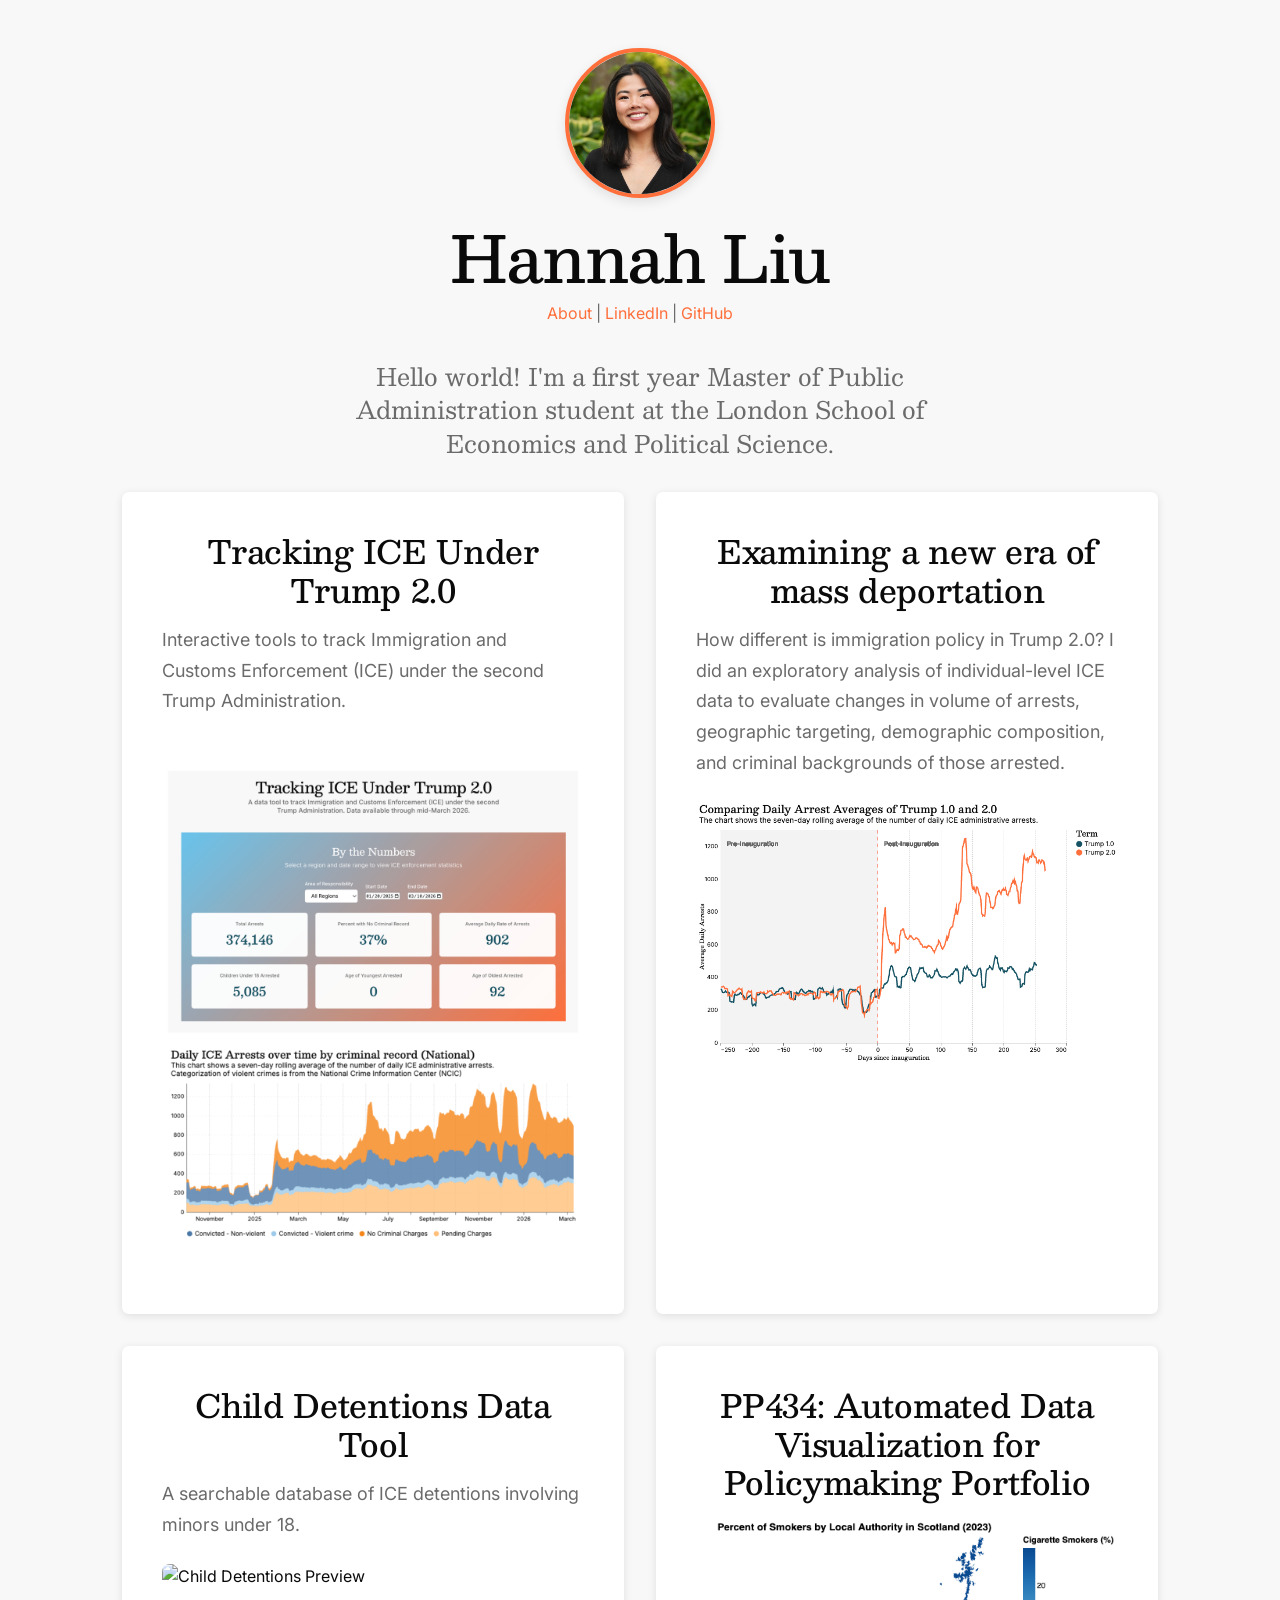
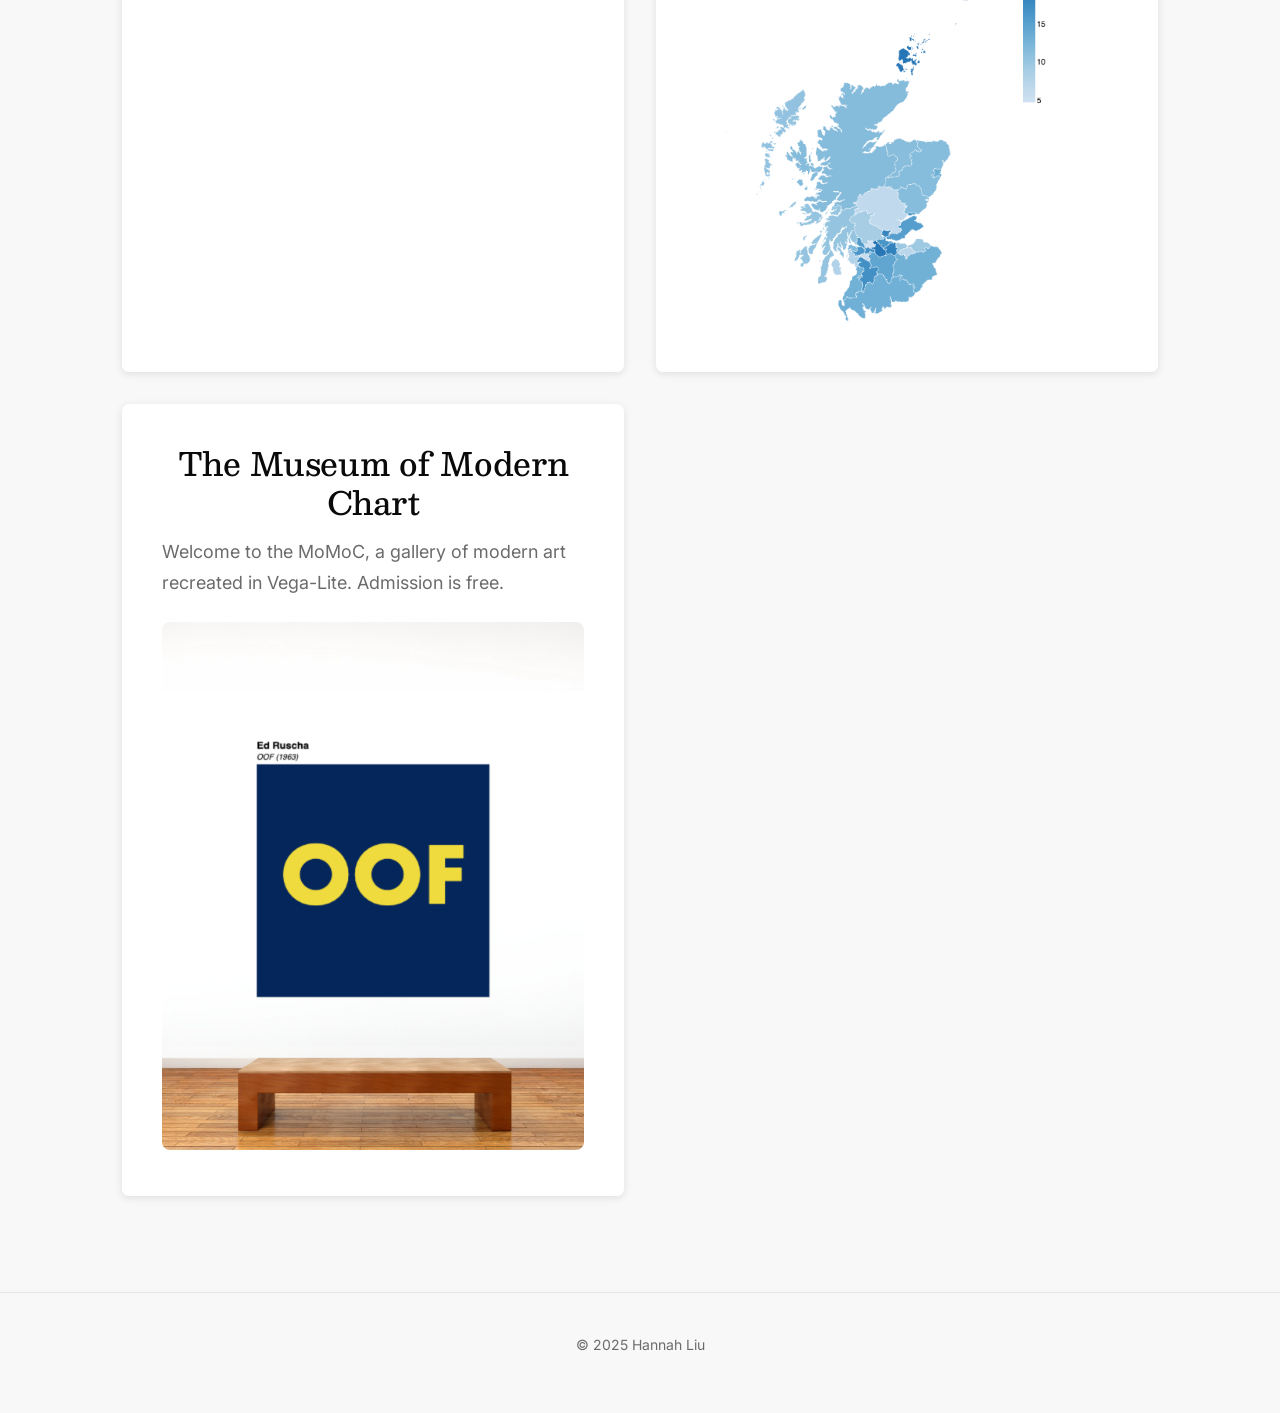
==== index.html @ cc98d0b6 "Add files via upload" ====
<!DOCTYPE html>
<html lang="en">

<head>
    <meta charset="UTF-8">
    <meta name="viewport" content="width=device-width, initial-scale=1.0">
    <link rel="stylesheet" type="text/css" href="index.css">
    <title>Hannah Liu</title>
    <link rel="shortcut icon" type="image/png" href="images/duck.png">
    <!-- Google Fonts -->
    <link rel="preconnect" href="https://fonts.googleapis.com">
    <link rel="preconnect" href="https://fonts.gstatic.com" crossorigin>
    <link
        href="https://fonts.googleapis.com/css2?family=Besley:wght@400;500;600&family=Inter:wght@400;500;600&display=swap"
        rel="stylesheet">
    <meta property="og:title" content="Hannah Liu" />
    <meta property="og:image" content="images/duck.png" />
    <meta property="og:url" content="https://hannahjliu.github.io" />

    <style>
        :root {
            --first-color: #155263;
            --second-color: #ff6f3c;
            --third-color: #ff9a3c;
            --fourth-color: #ffc93c;
            --neutral-dark: #0a0a0a;
            --neutral-gray: #6b6b6b;
            --neutral-light: #fafafa;
            --white: #ffffff;
        }

        * {
            margin: 0;
            padding: 0;
            box-sizing: border-box;
        }

        body {
            font-family: 'Inter', -apple-system, BlinkMacSystemFont, 'Segoe UI', sans-serif;
            -webkit-font-smoothing: antialiased;
            line-height: 1.5;
            color: var(--neutral-dark);
            background-color: #f8f8f8;
            animation: fadeIn 0.8s ease-in;
        }

        /* Loading Screen */
        .loading-screen {
            position: fixed;
            top: 0;
            left: 0;
            width: 100%;
            height: 100%;
            background-color: #f8f8f8;
            display: flex;
            flex-direction: column;
            justify-content: center;
            align-items: center;
            z-index: 9999;
            animation: fadeOut 0.5s ease-out 1.5s forwards;
        }

        .loading-spinner {
            width: 50px;
            height: 50px;
            border: 4px solid var(--neutral-light);
            border-top: 4px solid var(--second-color);
            border-radius: 50%;
            animation: spin 1s linear infinite;
        }

        .loading-text {
            margin-top: 1.5rem;
            font-family: 'Besley', serif;
            font-size: 1.25rem;
            color: var(--neutral-dark);
            animation: pulse 1.5s ease-in-out infinite;
        }

        /* Keyframe Animations */
        @keyframes fadeIn {
            from {
                opacity: 0;
            }

            to {
                opacity: 1;
            }
        }

        @keyframes fadeOut {
            from {
                opacity: 1;
                visibility: visible;
            }

            to {
                opacity: 0;
                visibility: hidden;
            }
        }

        @keyframes spin {
            0% {
                transform: rotate(0deg);
            }

            100% {
                transform: rotate(360deg);
            }
        }

        @keyframes pulse {

            0%,
            100% {
                opacity: 1;
            }

            50% {
                opacity: 0.5;
            }
        }

        @keyframes slideUp {
            from {
                opacity: 0;
                transform: translateY(30px);
            }

            to {
                opacity: 1;
                transform: translateY(0);
            }
        }

        @keyframes slideInFromLeft {
            from {
                opacity: 0;
                transform: translateX(-30px);
            }

            to {
                opacity: 1;
                transform: translateX(0);
            }
        }

        h1,
        h2,
        h3 {
            font-family: 'Besley', serif;
        }

        h1 {
            font-size: 4rem;
            font-weight: 500;
            line-height: 1.1;
            letter-spacing: -0.02em;
            margin-bottom: 0.5rem;
        }

        h2 {
            font-size: 2rem;
            font-weight: 500;
            line-height: 1.2;
            letter-spacing: -0.01em;
            margin-bottom: 1rem;
        }

        h3 {
            font-size: 1.5rem;
            font-weight: 400;
            line-height: 1.4;
            margin-bottom: 2rem;
            color: var(--neutral-gray);
        }

        p {
            font-size: 1.125rem;
            line-height: 1.7;
            color: var(--neutral-gray);
            margin-bottom: 1rem;
        }

        a {
            color: var(--second-color);
            text-decoration: none;
            transition: opacity 0.2s ease;
        }

        a:hover {
            opacity: 0.6;
        }

        .container {
            max-width: 1100px;
            margin: 0 auto;
            padding: 0 2rem;
        }

        .hero {
            padding: 3rem 0 0;
            text-align: center;
        }

        .profile-photo {
            width: 150px;
            height: 150px;
            border-radius: 50%;
            object-fit: cover;
            margin: 0 auto 1.5rem;
            display: block;
            border: 4px solid var(--second-color);
            box-shadow: 0 4px 12px rgba(0, 0, 0, 0.1);
            animation: scaleIn 0.6s ease-out;
        }

        .hero h1 {
            margin-bottom: 0.5rem;
            animation: slideUp 0.8s ease-out 0.2s backwards;
        }

        .hero p {
            font-size: 1rem;
            margin-bottom: 0.5rem;
            animation: slideUp 0.8s ease-out 0.3s backwards;
        }

        .hero h3 {
            max-width: 700px;
            margin: 2rem auto 0;
            animation: slideUp 0.8s ease-out 0.4s backwards;
        }

        .cards-grid {
            display: grid;
            grid-template-columns: repeat(2, 1fr);
            gap: 2rem;
            padding: 2rem 0 3rem;
        }

        .preview-card {
            background-color: var(--white);
            border-radius: 7px;
            padding: 2.5rem;
            box-shadow: 0 2px 8px rgba(0, 0, 0, 0.1);
            transition: transform 0.2s ease, box-shadow 0.2s ease;
            animation: slideUp 0.8s ease-out 0.5s backwards;
            cursor: pointer;
            text-decoration: none !important;
            color: inherit;
            display: block;
        }
        
        .preview-card:hover {
            text-decoration: none !important;
        }

        .preview-card:nth-child(2) {
            animation: slideUp 0.8s ease-out 0.6s backwards;
        }

        .preview-card:hover {
            transform: translateY(-4px);
            box-shadow: 0 8px 24px rgba(0, 0, 0, 0.15);
        }

        .preview-card h2 {
            margin-bottom: 1rem;
            text-align: center;
            color: var(--neutral-dark);
        }

        .preview-card p {
            margin-bottom: 1.5rem;
            color: var(--neutral-gray);
        }

        .preview-card img {
            width: 100%;
            border-radius: 8px;
            margin-bottom: 0;
        }

        footer {
            padding: 2.5rem 0;
            border-top: 1px solid #e5e5e5;
            text-align: center;
            margin-top: 3rem;
        }

        footer p {
            font-size: 0.875rem;
        }

        @media (max-width: 768px) {
            h1 {
                font-size: 2.5rem;
            }

            h2 {
                font-size: 1.5rem;
            }

            .container {
                padding: 0 1.5rem;
            }

            .hero {
                padding: 2rem 0 2rem;
            }

            .cards-grid {
                grid-template-columns: 1fr;
                padding: 2rem 0;
            }

            .preview-card {
                padding: 2rem;
            }
        }
    </style>
</head>

<body>
    <!-- Loading Screen -->
    <div class="loading-screen" id="loadingScreen">
        <div class="loading-spinner"></div>
        <div class="loading-text">Loading...</div>
    </div>
    <div class="hero">
        <div class="container">
            <img src="images/profile.png" alt="Hannah Liu" class="profile-photo">
            <h1>Hannah Liu</h1>
            <p>
                <a href="/aboutme.html">About</a> |
                <a href="https://www.linkedin.com/in/hannahjliu/">LinkedIn</a> |
                <a href="https://github.com/hannahjliu">GitHub</a>
            </p>
            <h3>Hello world! I'm a first year Master of Public Administration student at the London School of Economics
                and Political Science. </h3>
        </div>
    </div>

    <div class="container">
        <div class="cards-grid">
            <a href="https://hannahjliu.github.io/ICEtracker" class="preview-card">
                <h2>Tracking ICE Under Trump 2.0</h2>
                <p>
                    Interactive tools to track Immigration and Customs Enforcement (ICE) under the second Trump
                    Administration.
                </p>
                <img src="images/datatool.png" alt="Data Tool Preview">
            </a>
            <a href="https://hannahjliu.github.io/examiningmassdeportation" class="preview-card">
                <h2>Examining a new era of mass deportation</h2>
                <p>
                    How different is immigration policy in Trump 2.0? I did an exploratory analysis of individual-level
                    ICE data to evaluate changes in volume of arrests, geographic
                    targeting, demographic composition, and criminal backgrounds of those arrested.
                </p>
                <img src="images/projectpreview.png" alt="Project Preview">
            </a>
            <a href="https://hannahjliu.github.io/examiningmassdeportation" class="preview-card">
                <h2>Child Detentions Data Tool</h2>
                <p>
                    A searchable database of ICE detentions involving minors under 18. 
                </p>
                <img src="images/childdets.png" alt="Child Detentions Preview">
            </a>
            <a href="https://hannahjliu.github.io/portfolio" class="preview-card">
                <h2>PP434: Automated Data Visualization for Policymaking Portfolio</h2>
                <img src="images/portfoliopreview.png" alt="Portfolio Preview">
            </a>
            <a href="https://hannahjliu.github.io/MoMoC" class="preview-card">
                <h2>The Museum of Modern Chart</h2>
                <p>Welcome to the MoMoC, a gallery of modern art recreated in Vega-Lite. Admission is free.</p>
                <img src="images/momocpreview.png" alt="MoMoC Preview">
            </a>
        </div>
    </div>

    <footer>
        <div class="container">
            <p>© 2025 Hannah Liu</p>
        </div>
    </footer>
</body>

</html>
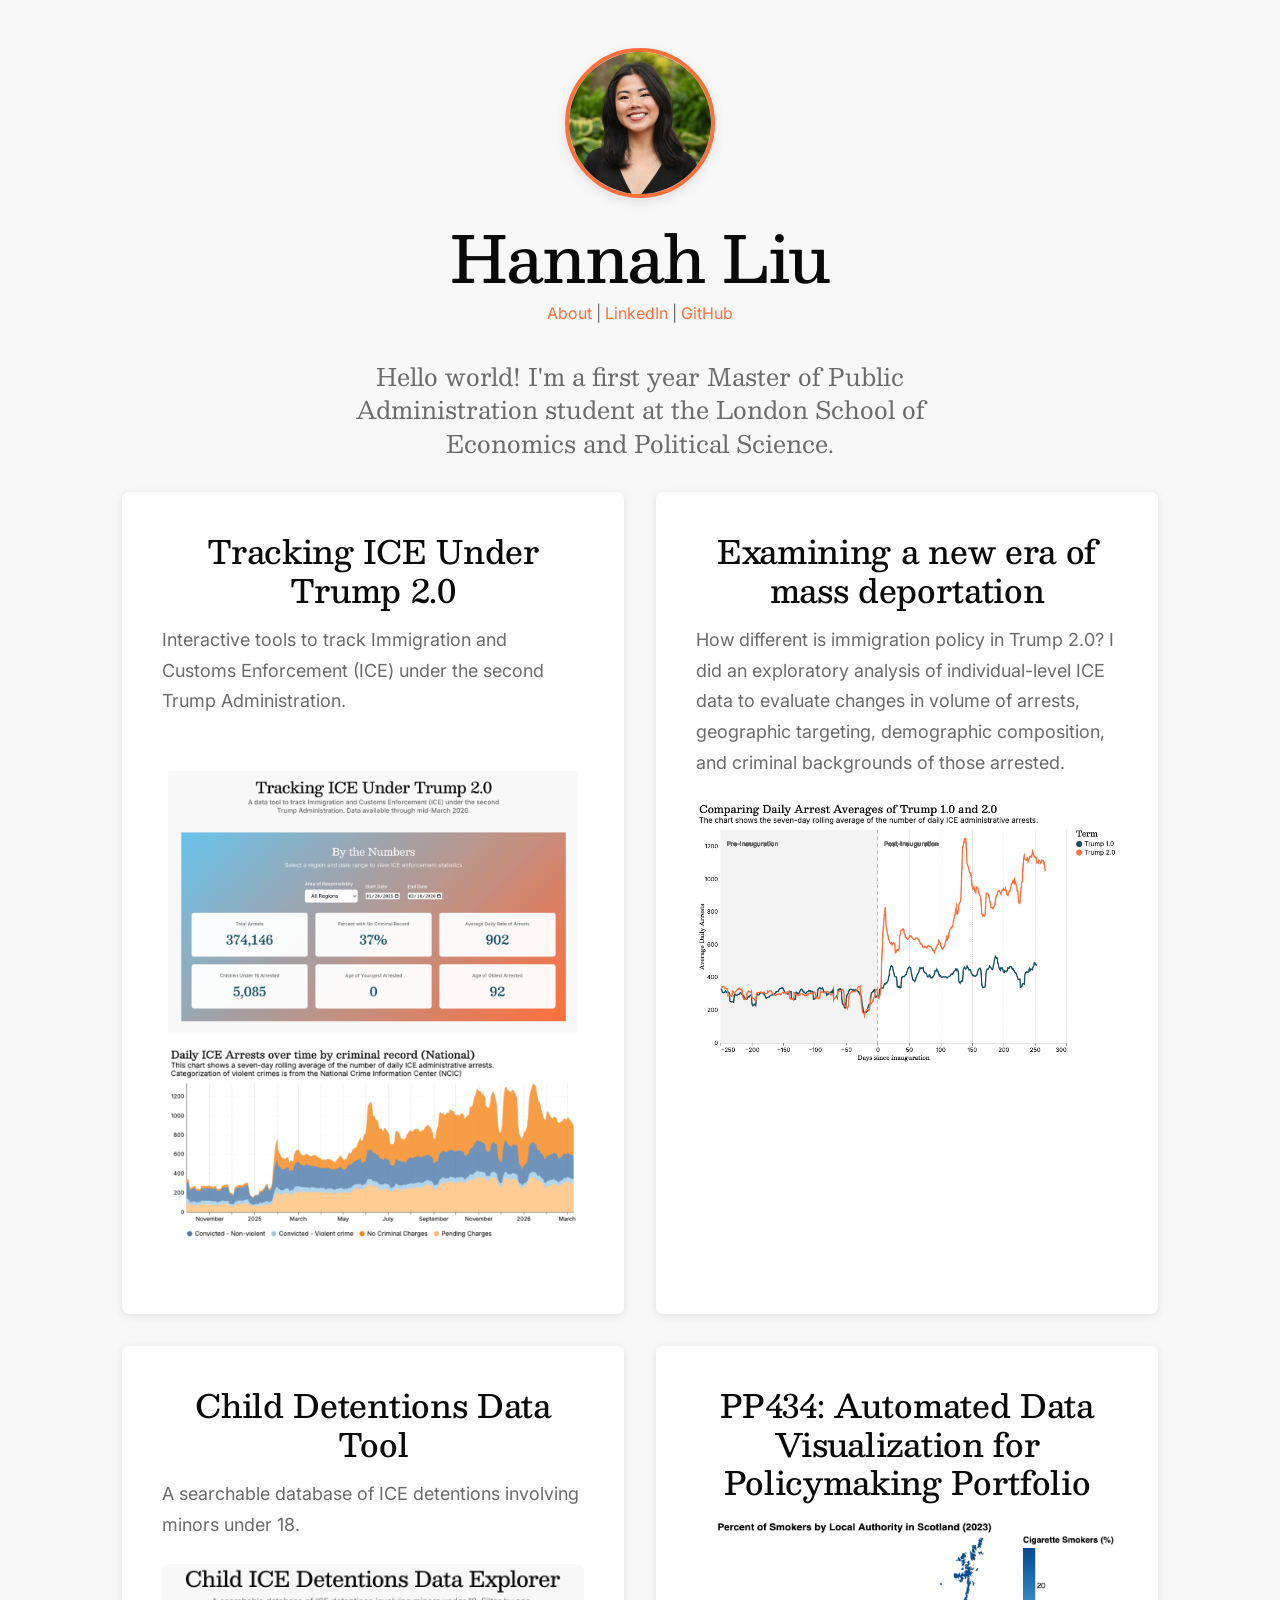
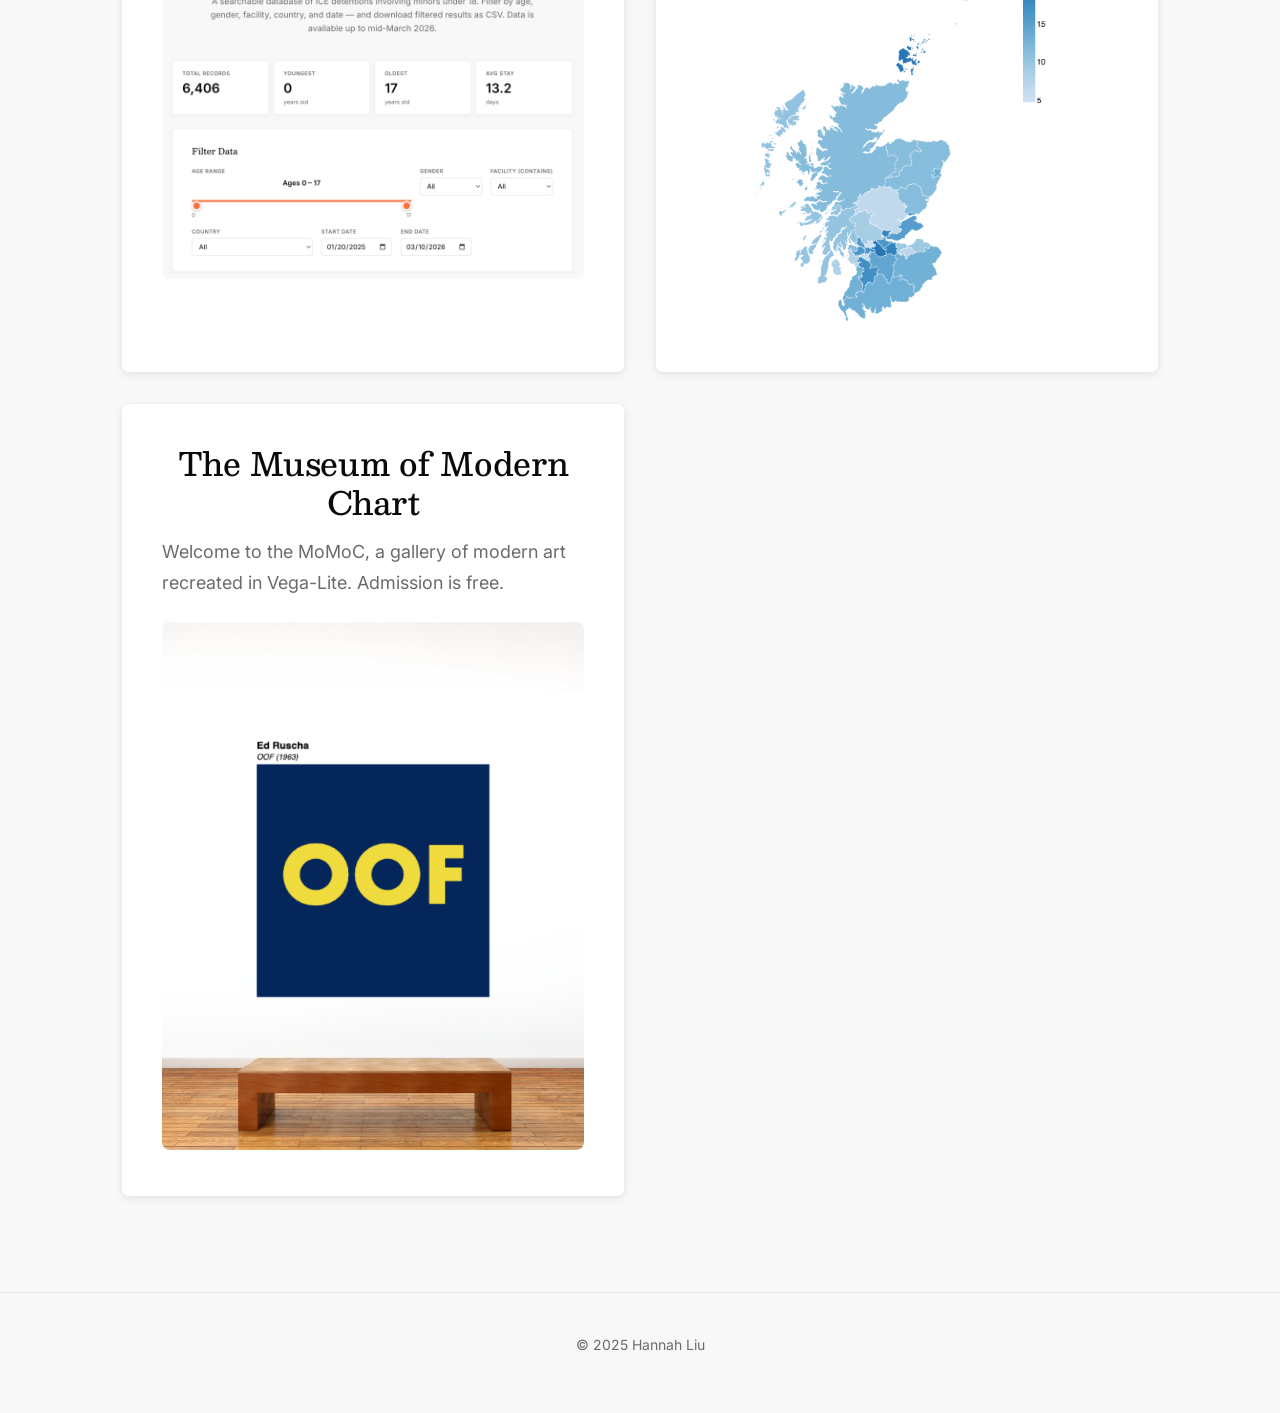
==== commit 91634866: "adding link to card" ====
--- a/index.html
+++ b/index.html
@@ -362,7 +362,7 @@
                 </p>
                 <img src="images/projectpreview.png" alt="Project Preview">
             </a>
-            <a href="https://hannahjliu.github.io/examiningmassdeportation" class="preview-card">
+            <a href="https://hannahjliu.github.io/childdetentions" class="preview-card">
                 <h2>Child Detentions Data Tool</h2>
                 <p>
                     A searchable database of ICE detentions involving minors under 18. 
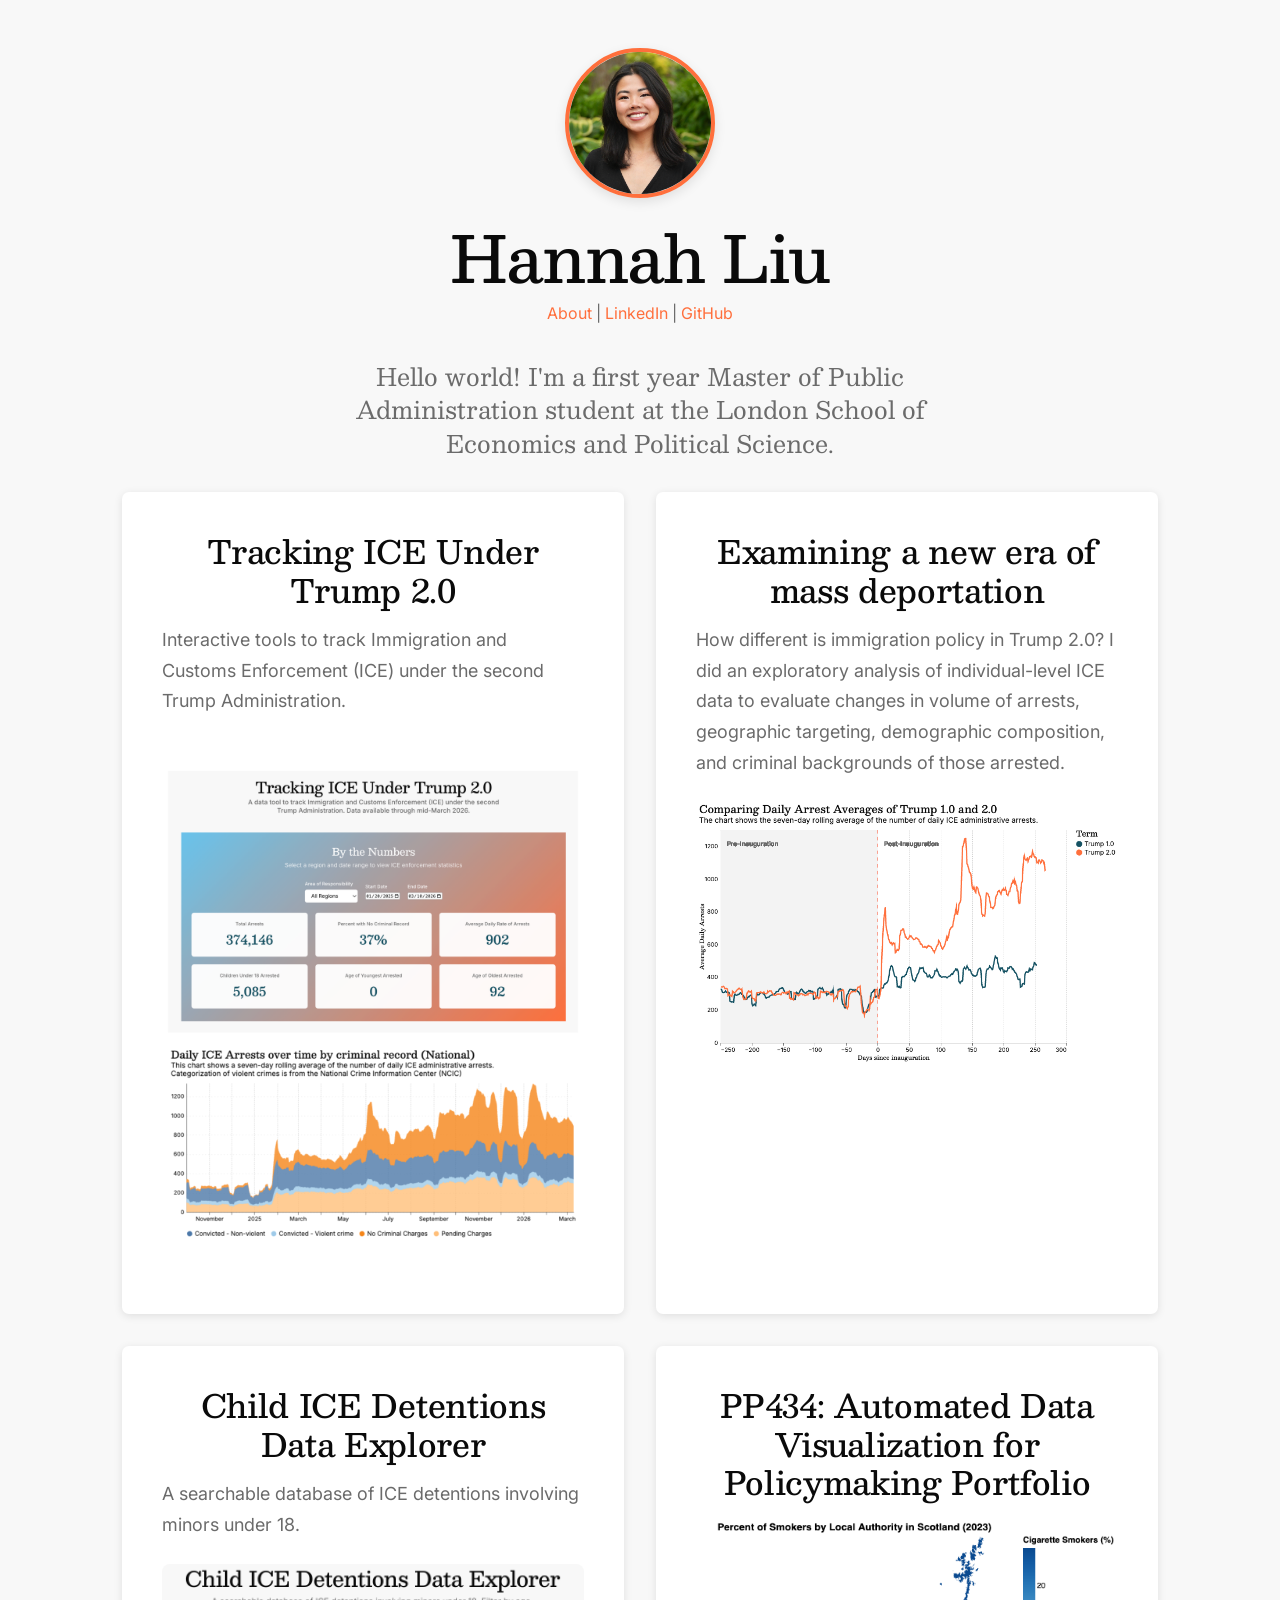
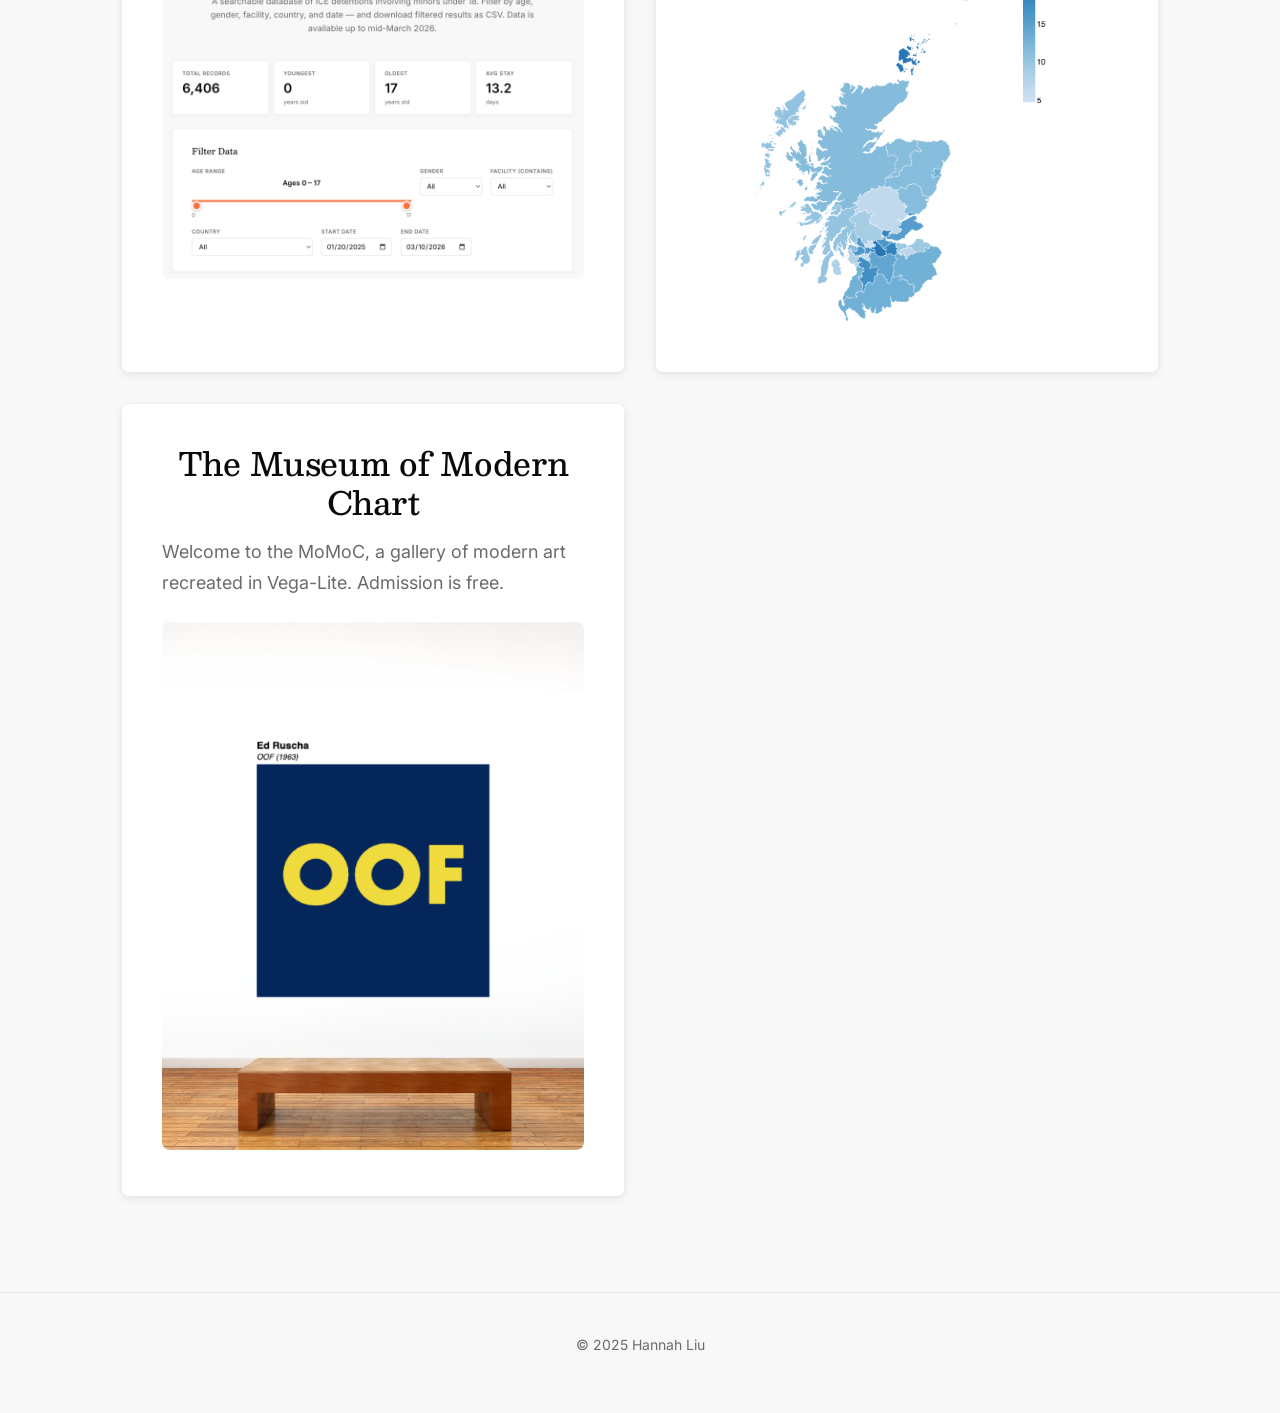
==== commit 9c0ca9ae: "updated card title" ====
--- a/index.html
+++ b/index.html
@@ -363,7 +363,7 @@
                 <img src="images/projectpreview.png" alt="Project Preview">
             </a>
             <a href="https://hannahjliu.github.io/childdetentions" class="preview-card">
-                <h2>Child Detentions Data Tool</h2>
+                <h2>Child ICE Detentions Data Explorer</h2>
                 <p>
                     A searchable database of ICE detentions involving minors under 18. 
                 </p>
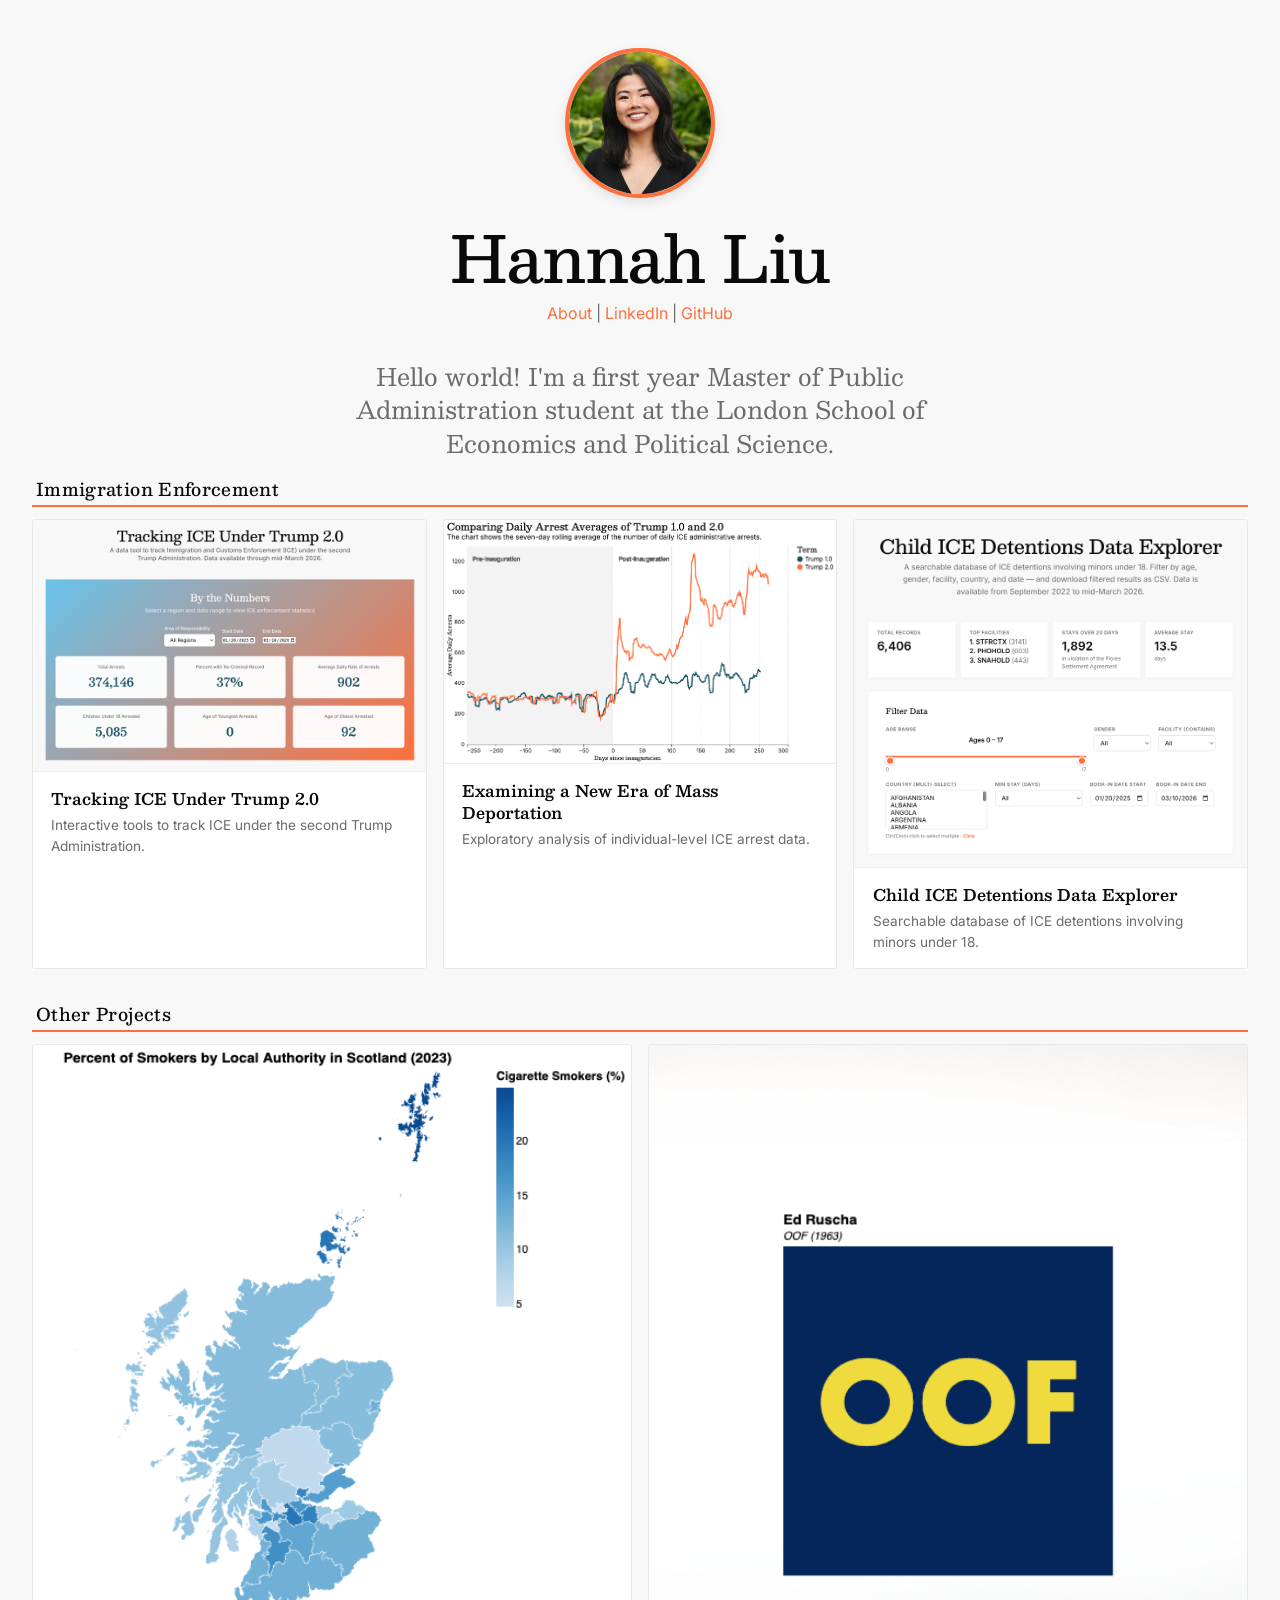
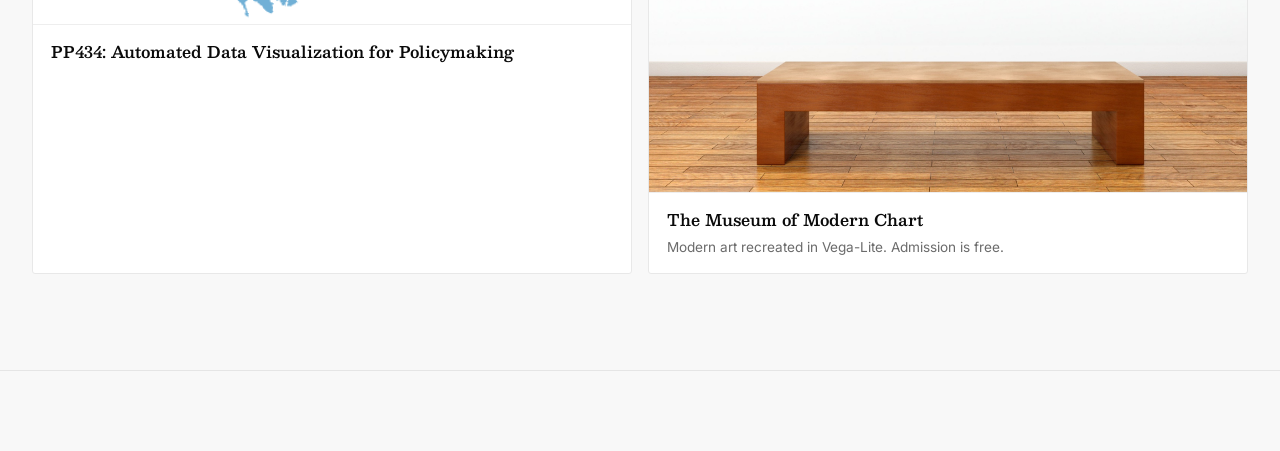
==== commit 85764468: "new homepage design just dropped" ====
--- a/index.html
+++ b/index.html
@@ -134,18 +134,6 @@
             }
         }
 
-        @keyframes slideInFromLeft {
-            from {
-                opacity: 0;
-                transform: translateX(-30px);
-            }
-
-            to {
-                opacity: 1;
-                transform: translateX(0);
-            }
-        }
-
         h1,
         h2,
         h3 {
@@ -158,14 +146,6 @@
             line-height: 1.1;
             letter-spacing: -0.02em;
             margin-bottom: 0.5rem;
-        }
-
-        h2 {
-            font-size: 2rem;
-            font-weight: 500;
-            line-height: 1.2;
-            letter-spacing: -0.01em;
-            margin-bottom: 1rem;
         }
 
         h3 {
@@ -213,7 +193,6 @@
             display: block;
             border: 4px solid var(--second-color);
             box-shadow: 0 4px 12px rgba(0, 0, 0, 0.1);
-            animation: scaleIn 0.6s ease-out;
         }
 
         .hero h1 {
@@ -233,65 +212,110 @@
             animation: slideUp 0.8s ease-out 0.4s backwards;
         }
 
-        .cards-grid {
-            display: grid;
-            grid-template-columns: repeat(2, 1fr);
-            gap: 2rem;
-            padding: 2rem 0 3rem;
-        }
-
-        .preview-card {
-            background-color: var(--white);
-            border-radius: 7px;
-            padding: 2.5rem;
-            box-shadow: 0 2px 8px rgba(0, 0, 0, 0.1);
-            transition: transform 0.2s ease, box-shadow 0.2s ease;
+        /* ===== PROJECT ROWS ===== */
+        .projects {
+            max-width: 1300px;
+            margin: 0 auto;
+            padding: 1rem 2rem 3rem;
+        }
+
+        .project-group {
+            margin-bottom: 2rem;
             animation: slideUp 0.8s ease-out 0.5s backwards;
-            cursor: pointer;
+        }
+
+        .project-group:last-child {
+            animation-delay: 0.6s;
+        }
+
+        .group-label {
+            font-family: 'Besley', serif;
+            font-size: 1.1rem;
+            font-weight: 500;
+            color: var(--neutral-dark);
+            margin-bottom: 0.75rem;
+            padding-left: 0.25rem;
+            letter-spacing: 0.02em;
+            padding-bottom: 0.15rem;
+            border-bottom: 2px solid var(--second-color);
+            display: -block;
+        }
+
+        .card-row {
+            display: flex;
+            gap: 1rem;
+        }
+
+        .card {
+            flex: 1;
+            background: var(--white);
+            border-radius: 3px;
+            overflow: hidden;
             text-decoration: none !important;
             color: inherit;
+            display: flex;
+            flex-direction: column;
+            border: 1px solid #e8e8e8;
+            transition: transform 0.2s ease, box-shadow 0.2s ease, border-color 0.2s ease;
+        }
+
+        .card:hover {
+            transform: translateY(-3px);
+            box-shadow: 0 6px 20px rgba(0, 0, 0, 0.08);
+            border-color: var(--second-color);
+            text-decoration: none !important;
+        }
+
+        .card-img {
+            width: 100%;
             display: block;
-        }
-        
-        .preview-card:hover {
-            text-decoration: none !important;
-        }
-
-        .preview-card:nth-child(2) {
-            animation: slideUp 0.8s ease-out 0.6s backwards;
-        }
-
-        .preview-card:hover {
-            transform: translateY(-4px);
-            box-shadow: 0 8px 24px rgba(0, 0, 0, 0.15);
-        }
-
-        .preview-card h2 {
-            margin-bottom: 1rem;
-            text-align: center;
+            border-bottom: 1px solid #eee;
+        }
+
+        .card-body {
+            padding: 1rem 1.15rem;
+            flex: 1;
+            display: flex;
+            flex-direction: column;
+        }
+
+        .card-body h2 {
+            font-size: 1rem;
+            font-weight: 600;
+            line-height: 1.35;
+            margin: 0 0 0.35rem;
             color: var(--neutral-dark);
         }
 
-        .preview-card p {
-            margin-bottom: 1.5rem;
+        .card-body p {
+            font-size: 0.85rem;
+            line-height: 1.5;
             color: var(--neutral-gray);
-        }
-
-        .preview-card img {
-            width: 100%;
-            border-radius: 8px;
-            margin-bottom: 0;
-        }
-
+            margin: 0;
+        }
+
+        /* ===== FOOTER ===== */
         footer {
             padding: 2.5rem 0;
             border-top: 1px solid #e5e5e5;
             text-align: center;
-            margin-top: 3rem;
+            margin-top: 1rem;
         }
 
         footer p {
             font-size: 0.875rem;
+        }
+
+        /* ===== MOBILE ===== */
+        @media (max-width: 900px) {
+            .card-row {
+                flex-wrap: wrap;
+            }
+
+            .card-row .card {
+                flex: 1 1 calc(50% - 0.5rem);
+                min-width: calc(50% - 0.5rem);
+            }
         }
 
         @media (max-width: 768px) {
@@ -299,25 +323,27 @@
                 font-size: 2.5rem;
             }
 
-            h2 {
-                font-size: 1.5rem;
+            .projects {
+                padding: 1rem 1.5rem 2rem;
+            }
+
+            .hero {
+                padding: 2rem 0 0;
             }
 
             .container {
                 padding: 0 1.5rem;
             }
-
-            .hero {
-                padding: 2rem 0 2rem;
-            }
-
-            .cards-grid {
-                grid-template-columns: 1fr;
-                padding: 2rem 0;
-            }
-
-            .preview-card {
-                padding: 2rem;
+        }
+
+        @media (max-width: 600px) {
+            .card-row {
+                flex-direction: column;
+            }
+
+            .card-row .card {
+                flex: 1 1 100%;
+                min-width: 100%;
             }
         }
     </style>
@@ -339,51 +365,66 @@
                 <a href="https://github.com/hannahjliu">GitHub</a>
             </p>
             <h3>Hello world! I'm a first year Master of Public Administration student at the London School of Economics
-                and Political Science. </h3>
+                and Political Science.</h3>
         </div>
     </div>
 
-    <div class="container">
-        <div class="cards-grid">
-            <a href="https://hannahjliu.github.io/ICEtracker" class="preview-card">
-                <h2>Tracking ICE Under Trump 2.0</h2>
-                <p>
-                    Interactive tools to track Immigration and Customs Enforcement (ICE) under the second Trump
-                    Administration.
-                </p>
-                <img src="images/datatool.png" alt="Data Tool Preview">
-            </a>
-            <a href="https://hannahjliu.github.io/examiningmassdeportation" class="preview-card">
-                <h2>Examining a new era of mass deportation</h2>
-                <p>
-                    How different is immigration policy in Trump 2.0? I did an exploratory analysis of individual-level
-                    ICE data to evaluate changes in volume of arrests, geographic
-                    targeting, demographic composition, and criminal backgrounds of those arrested.
-                </p>
-                <img src="images/projectpreview.png" alt="Project Preview">
-            </a>
-            <a href="https://hannahjliu.github.io/childdetentions" class="preview-card">
-                <h2>Child ICE Detentions Data Explorer</h2>
-                <p>
-                    A searchable database of ICE detentions involving minors under 18. 
-                </p>
-                <img src="images/childdets.png" alt="Child Detentions Preview">
-            </a>
-            <a href="https://hannahjliu.github.io/portfolio" class="preview-card">
-                <h2>PP434: Automated Data Visualization for Policymaking Portfolio</h2>
-                <img src="images/portfoliopreview.png" alt="Portfolio Preview">
-            </a>
-            <a href="https://hannahjliu.github.io/MoMoC" class="preview-card">
-                <h2>The Museum of Modern Chart</h2>
-                <p>Welcome to the MoMoC, a gallery of modern art recreated in Vega-Lite. Admission is free.</p>
-                <img src="images/momocpreview.png" alt="MoMoC Preview">
-            </a>
+    <section class="projects">
+
+        <div class="project-group">
+            <div class="group-label">Immigration Enforcement</div>
+            <div class="card-row">
+                <a href="https://hannahjliu.github.io/ICEtracker" class="card">
+                    <img class="card-img" src="images/trackermeta.png" alt="Data Tool Preview">
+                    <div class="card-body">
+                        <h2>Tracking ICE Under Trump 2.0</h2>
+                        <p>Interactive tools to track ICE under the second Trump Administration.</p>
+                        
+                    </div>
+                    
+                </a>
+                <a href="https://hannahjliu.github.io/examiningmassdeportation" class="card">
+                   <img class="card-img" src="images/projectpreview.png" alt="Project Preview">
+                    <div class="card-body">
+                        <h2>Examining a New Era of Mass Deportation</h2>
+                        <p>Exploratory analysis of individual-level ICE arrest data.</p>
+                    </div>
+                    
+                </a>
+                <a href="https://hannahjliu.github.io/childdetentions" class="card">
+                    <img class="card-img" src="images/childdets.png" alt="Child Detentions Preview">
+                    <div class="card-body">
+                        <h2>Child ICE Detentions Data Explorer</h2>
+                        <p>Searchable database of ICE detentions involving minors under 18.</p>
+                    </div>
+                    
+                </a>
+            </div>
         </div>
-    </div>
+
+        <div class="project-group">
+            <div class="group-label">Other Projects</div>
+            <div class="card-row">
+                <a href="https://hannahjliu.github.io/portfolio" class="card">
+                    <img class="card-img" src="images/portfoliopreview.png" alt="Portfolio Preview">
+                    <div class="card-body">
+                        <h2>PP434: Automated Data Visualization for Policymaking</h2>
+                    </div>
+                </a>
+                <a href="https://hannahjliu.github.io/MoMoC" class="card">
+                    <img class="card-img" src="images/momocpreview.png" alt="MoMoC Preview">
+                    <div class="card-body">
+                        <h2>The Museum of Modern Chart</h2>
+                        <p>Modern art recreated in Vega-Lite. Admission is free.</p>
+                    </div>
+                </a>
+            </div>
+        </div>
+
+    </section>
 
     <footer>
         <div class="container">
-            <p>© 2025 Hannah Liu</p>
         </div>
     </footer>
 </body>
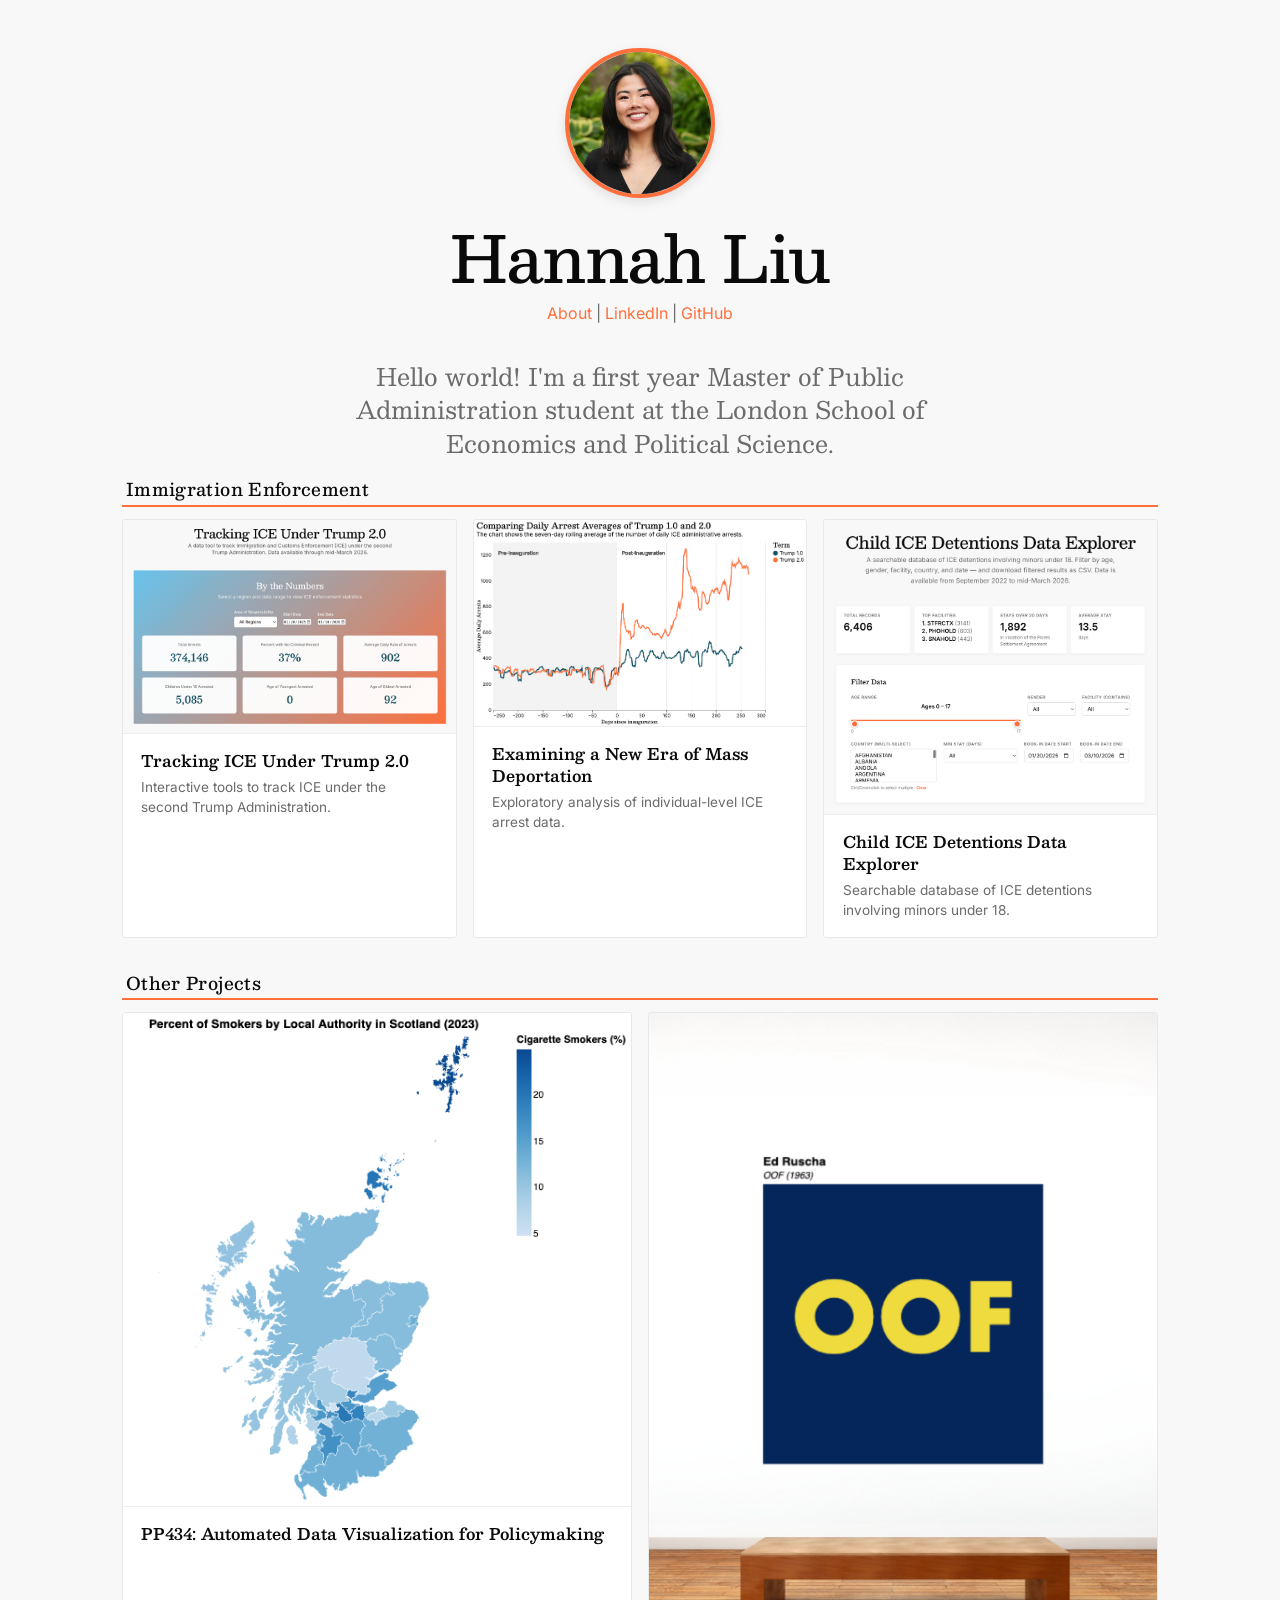
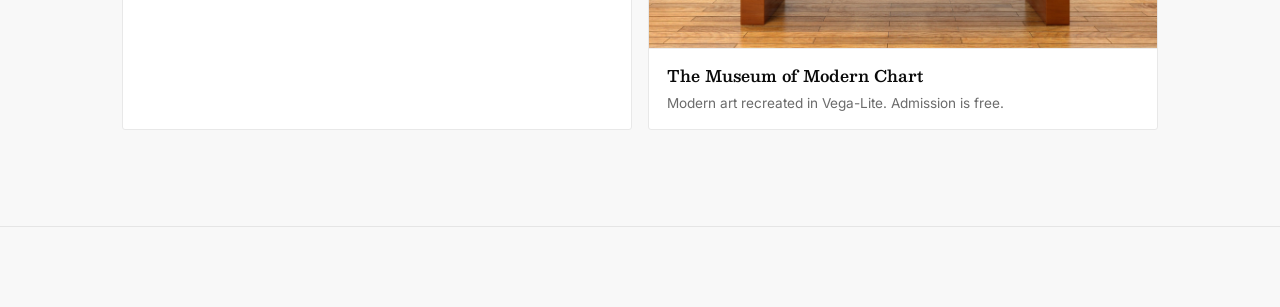
==== commit c757f869: "new homepage just dropped (with a new width)" ====
--- a/index.html
+++ b/index.html
@@ -214,7 +214,7 @@
 
         /* ===== PROJECT ROWS ===== */
         .projects {
-            max-width: 1300px;
+            max-width: 1100px;
             margin: 0 auto;
             padding: 1rem 2rem 3rem;
         }
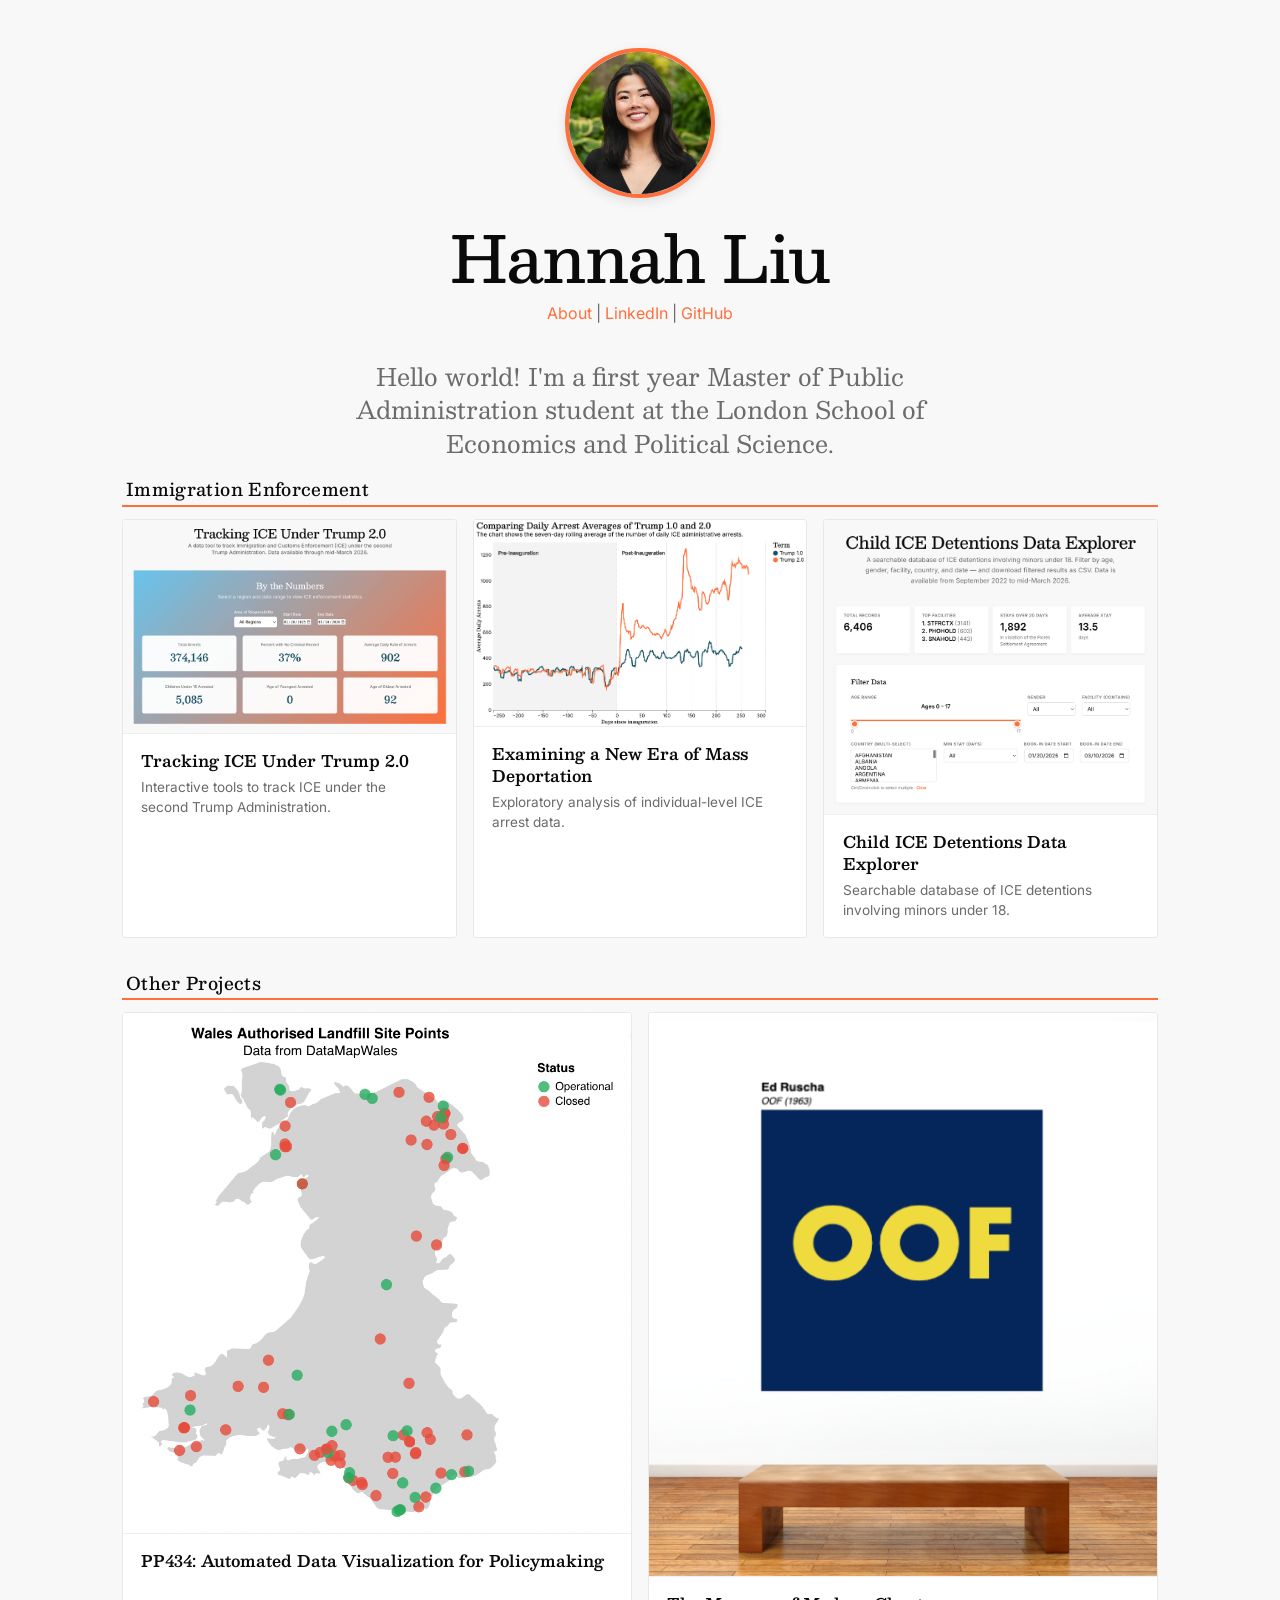
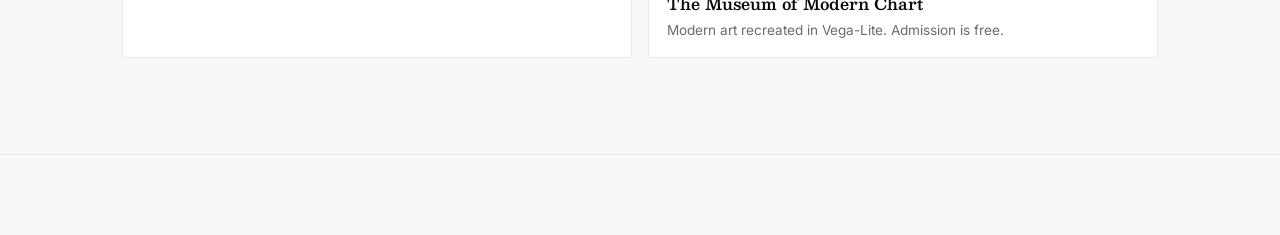
==== commit a97b804d: "Update portfolio image in index.html" ====
--- a/index.html
+++ b/index.html
@@ -406,7 +406,7 @@
             <div class="group-label">Other Projects</div>
             <div class="card-row">
                 <a href="https://hannahjliu.github.io/portfolio" class="card">
-                    <img class="card-img" src="images/portfoliopreview.png" alt="Portfolio Preview">
+                    <img class="card-img" src="images/portfoliopreview2.png" alt="Portfolio Preview">
                     <div class="card-body">
                         <h2>PP434: Automated Data Visualization for Policymaking</h2>
                     </div>
@@ -429,4 +429,4 @@
     </footer>
 </body>
 
-</html>+</html>
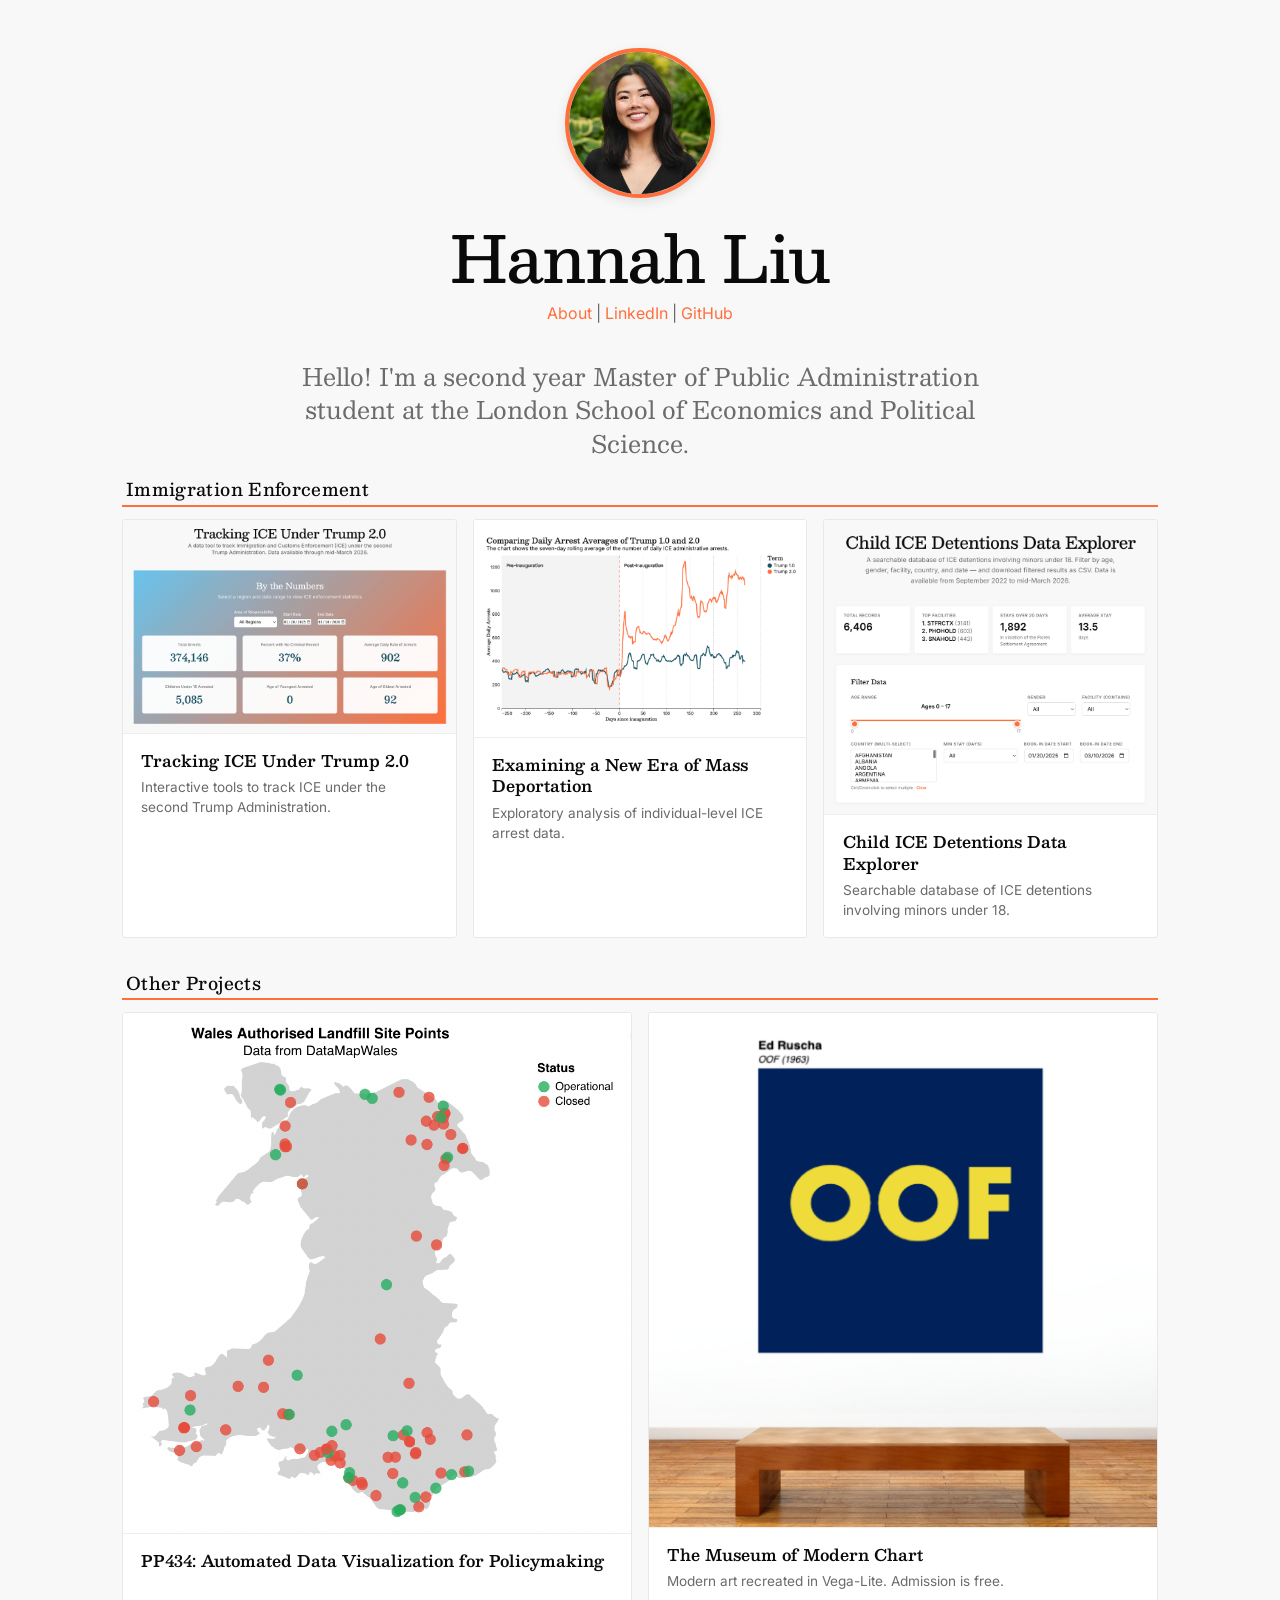
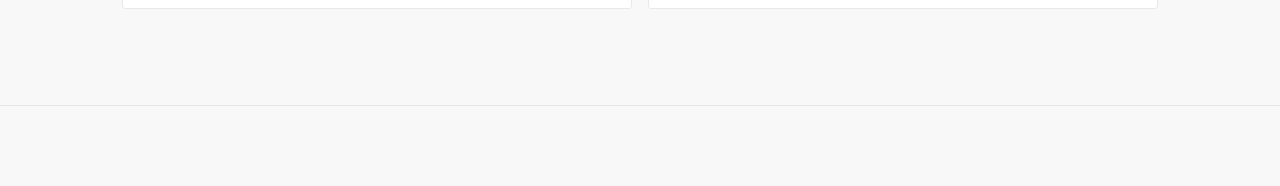
==== commit 68a34630: "Add files via upload" ====
--- a/index.html
+++ b/index.html
@@ -364,7 +364,7 @@
                 <a href="https://www.linkedin.com/in/hannahjliu/">LinkedIn</a> |
                 <a href="https://github.com/hannahjliu">GitHub</a>
             </p>
-            <h3>Hello world! I'm a first year Master of Public Administration student at the London School of Economics
+            <h3>Hello! I'm a second year Master of Public Administration student at the London School of Economics
                 and Political Science.</h3>
         </div>
     </div>
@@ -429,4 +429,4 @@
     </footer>
 </body>
 
-</html>
+</html>
